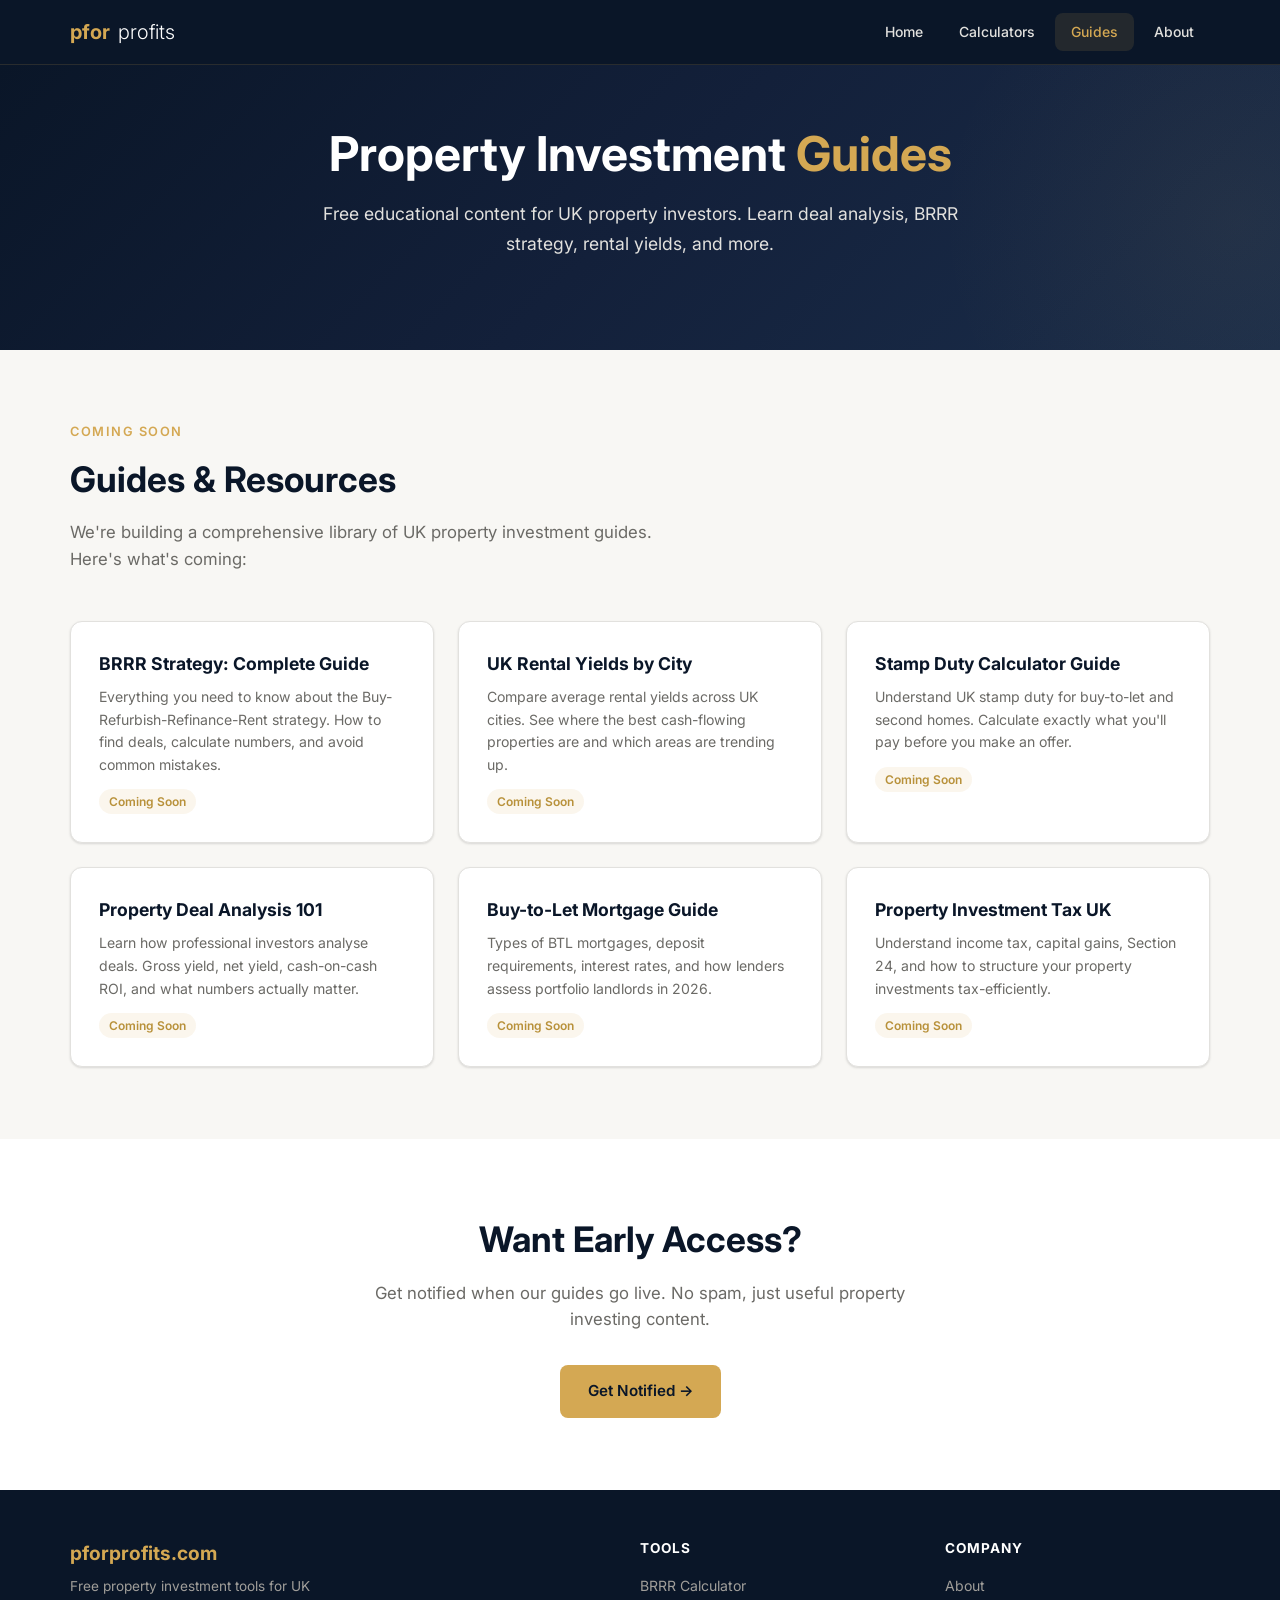
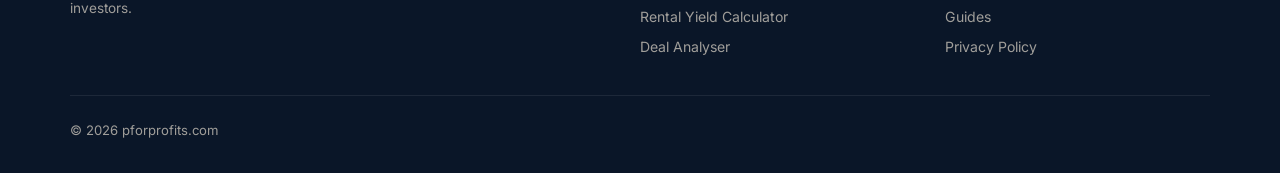
==== guides/index.html @ 8d300d19 "feat: initial site deployment - BRRR calc, rental yield, deal analyser, guides [skip ci]" ====
<!DOCTYPE html>
<html lang="en">
<head><meta charset="UTF-8"><meta name="viewport" content="width=device-width, initial-scale=1.0">
<title>UK Property Investment Guides — pforprofits.com</title>
<meta name="description" content="Free UK property investment guides: BRRR strategy, rental yields, stamp duty, buy-to-let tips. Learn how to analyse property deals like a professional investor.">
<link rel="canonical" href="https://pforprofits.com/guides/">
<link rel="stylesheet" href="/css/style.css">
<link href="https://fonts.googleapis.com/css2?family=Inter:wght@300;400;500;600;700&display=swap" rel="stylesheet">
<script type="application/ld+json">{"@context":"https://schema.org","@type":"CollectionPage","name":"UK Property Investment Guides","url":"https://pforprofits.com/guides/"}</script>
</head>
<body>
<nav><div class="nav-inner">
<a href="/" class="nav-logo">pfor<span>profits</span></a>
<button class="nav-toggle" onclick="document.querySelector('.nav-links').classList.toggle('open')">☰</button>
<div class="nav-links">
<a href="/">Home</a>
<a href="/#calculators">Calculators</a>
<a href="/guides/" class="cur">Guides</a>
<a href="/about.html">About</a>
</div></div></nav>

<section class="hero" style="padding: 60px 24px;">
<div class="hero-inner">
<h1>Property Investment <span>Guides</span></h1>
<p>Free educational content for UK property investors. Learn deal analysis, BRRR strategy, rental yields, and more.</p>
</div>
</section>

<section class="section">
<div class="section-inner">
<div class="section-label">Coming Soon</div>
<h2 class="section-title">Guides & Resources</h2>
<p class="section-sub">We're building a comprehensive library of UK property investment guides. Here's what's coming:</p>
<div class="guides-grid">
<div class="guide-card">
<h3>BRRR Strategy: Complete Guide</h3>
<p>Everything you need to know about the Buy-Refurbish-Refinance-Rent strategy. How to find deals, calculate numbers, and avoid common mistakes.</p>
<span class="tag">Coming Soon</span>
</div>
<div class="guide-card">
<h3>UK Rental Yields by City</h3>
<p>Compare average rental yields across UK cities. See where the best cash-flowing properties are and which areas are trending up.</p>
<span class="tag">Coming Soon</span>
</div>
<div class="guide-card">
<h3>Stamp Duty Calculator Guide</h3>
<p>Understand UK stamp duty for buy-to-let and second homes. Calculate exactly what you'll pay before you make an offer.</p>
<span class="tag">Coming Soon</span>
</div>
<div class="guide-card">
<h3>Property Deal Analysis 101</h3>
<p>Learn how professional investors analyse deals. Gross yield, net yield, cash-on-cash ROI, and what numbers actually matter.</p>
<span class="tag">Coming Soon</span>
</div>
<div class="guide-card">
<h3>Buy-to-Let Mortgage Guide</h3>
<p>Types of BTL mortgages, deposit requirements, interest rates, and how lenders assess portfolio landlords in 2026.</p>
<span class="tag">Coming Soon</span>
</div>
<div class="guide-card">
<h3>Property Investment Tax UK</h3>
<p>Understand income tax, capital gains, Section 24, and how to structure your property investments tax-efficiently.</p>
<span class="tag">Coming Soon</span>
</div>
</div>
</div>
</section>

<section class="section" style="background: var(--white);">
<div class="section-inner text-center">
<h2 class="section-title">Want Early Access?</h2>
<p class="section-sub" style="margin: 0 auto 32px;">Get notified when our guides go live. No spam, just useful property investing content.</p>
<a href="/#lead" class="btn btn-primary">Get Notified →</a>
</div>
</section>

<footer>
<div class="footer-inner">
<div class="footer-brand"><h3>pforprofits.com</h3><p>Free property investment tools for UK investors.</p></div>
<div class="footer-col"><h4>Tools</h4><a href="/#brrr-calc">BRRR Calculator</a><a href="/#yield-calc">Rental Yield Calculator</a><a href="/#deal-calc">Deal Analyser</a></div>
<div class="footer-col"><h4>Company</h4><a href="/about.html">About</a><a href="/guides/">Guides</a><a href="/privacy-policy.html">Privacy Policy</a></div>
</div>
<div class="footer-bottom"><span>© 2026 pforprofits.com</span></div>
</footer>
</body>
</html>
---- css/style.css ----
/* ===== PFORPROFITS.COM — Property Investment Tools ===== */
:root {
  --navy: #0a1628;
  --navy-light: #13203a;
  --gold: #d4a853;
  --gold-light: #e8c46a;
  --gold-dark: #b8913a;
  --white: #ffffff;
  --off-white: #f8f7f4;
  --gray-50: #f0efed;
  --gray-100: #e2e1de;
  --gray-300: #a09e9a;
  --gray-500: #6b6a66;
  --gray-700: #3d3c3a;
  --gray-900: #1a1a18;
  --green: #22c55e;
  --green-bg: #ecfdf5;
  --red: #ef4444;
  --red-bg: #fef2f2;
  --blue: #3b82f6;
  --shadow: 0 1px 3px rgba(0,0,0,0.08), 0 1px 2px rgba(0,0,0,0.06);
  --shadow-md: 0 4px 6px rgba(0,0,0,0.07), 0 2px 4px rgba(0,0,0,0.06);
  --shadow-lg: 0 10px 15px rgba(0,0,0,0.1), 0 4px 6px rgba(0,0,0,0.05);
  --radius: 12px;
  --radius-sm: 8px;
  --max-w: 1140px;
}

* { margin: 0; padding: 0; box-sizing: border-box; }
html { scroll-behavior: smooth; }

body {
  font-family: 'Inter', -apple-system, BlinkMacSystemFont, sans-serif;
  background: var(--off-white);
  color: var(--gray-900);
  line-height: 1.6;
  -webkit-font-smoothing: antialiased;
}

/* ===== NAV ===== */
nav {
  background: var(--navy);
  padding: 0 24px;
  position: sticky;
  top: 0;
  z-index: 100;
  border-bottom: 1px solid rgba(212, 168, 83, 0.15);
}
.nav-inner {
  max-width: var(--max-w);
  margin: 0 auto;
  display: flex;
  align-items: center;
  justify-content: space-between;
  height: 64px;
}
.nav-logo {
  font-size: 1.25rem;
  font-weight: 700;
  color: var(--gold);
  text-decoration: none;
  display: flex;
  align-items: center;
  gap: 8px;
}
.nav-logo span { color: var(--white); font-weight: 300; }
.nav-links { display: flex; gap: 4px; align-items: center; }
.nav-links a {
  color: var(--gray-100);
  text-decoration: none;
  font-size: 0.875rem;
  font-weight: 500;
  padding: 8px 16px;
  border-radius: var(--radius-sm);
  transition: all 0.2s;
}
.nav-links a:hover, .nav-links a.cur {
  background: rgba(212, 168, 83, 0.12);
  color: var(--gold);
}
.nav-toggle { display: none; background: none; border: none; color: var(--white); font-size: 1.5rem; cursor: pointer; }

@media (max-width: 768px) {
  .nav-toggle { display: block; }
  .nav-links {
    display: none;
    position: absolute;
    top: 64px;
    left: 0; right: 0;
    background: var(--navy);
    flex-direction: column;
    padding: 16px;
    border-bottom: 1px solid rgba(212, 168, 83, 0.15);
  }
  .nav-links.open { display: flex; }
  .nav-links a { width: 100%; padding: 12px 16px; }
}

/* ===== HERO ===== */
.hero {
  background: linear-gradient(135deg, var(--navy) 0%, var(--navy-light) 50%, #1a2d4a 100%);
  color: var(--white);
  padding: 80px 24px 60px;
  text-align: center;
  position: relative;
  overflow: hidden;
}
.hero::before {
  content: '';
  position: absolute;
  top: -50%;
  right: -20%;
  width: 600px;
  height: 600px;
  background: radial-gradient(circle, rgba(212,168,83,0.06) 0%, transparent 70%);
  pointer-events: none;
}
.hero-inner { max-width: var(--max-w); margin: 0 auto; position: relative; }
.hero h1 {
  font-size: clamp(2rem, 4vw, 3rem);
  font-weight: 700;
  margin-bottom: 16px;
  line-height: 1.2;
}
.hero h1 span { color: var(--gold); }
.hero p {
  font-size: 1.1rem;
  color: var(--gray-100);
  max-width: 640px;
  margin: 0 auto 32px;
  line-height: 1.7;
}
.hero-btns { display: flex; gap: 12px; justify-content: center; flex-wrap: wrap; }
.btn {
  display: inline-flex;
  align-items: center;
  gap: 8px;
  padding: 14px 28px;
  border-radius: var(--radius-sm);
  font-weight: 600;
  font-size: 0.95rem;
  text-decoration: none;
  transition: all 0.2s;
  cursor: pointer;
  border: none;
}
.btn-primary {
  background: var(--gold);
  color: var(--navy);
}
.btn-primary:hover { background: var(--gold-light); transform: translateY(-1px); }
.btn-outline {
  background: transparent;
  color: var(--white);
  border: 1.5px solid rgba(255,255,255,0.25);
}
.btn-outline:hover { background: rgba(255,255,255,0.08); border-color: var(--gold); }
.btn-gold-outline {
  background: transparent;
  color: var(--gold);
  border: 1.5px solid var(--gold);
}
.btn-gold-outline:hover { background: rgba(212,168,83,0.1); }

/* ===== SECTIONS ===== */
.section {
  padding: 72px 24px;
}
.section-inner {
  max-width: var(--max-w);
  margin: 0 auto;
}
.section-label {
  font-size: 0.8rem;
  font-weight: 600;
  text-transform: uppercase;
  letter-spacing: 1.5px;
  color: var(--gold);
  margin-bottom: 8px;
}
.section-title {
  font-size: clamp(1.5rem, 3vw, 2.2rem);
  font-weight: 700;
  margin-bottom: 12px;
  color: var(--navy);
}
.section-sub {
  color: var(--gray-500);
  max-width: 600px;
  margin-bottom: 48px;
  font-size: 1.05rem;
}

/* ===== TOOL CARDS ===== */
.tools-grid {
  display: grid;
  grid-template-columns: repeat(auto-fit, minmax(320px, 1fr));
  gap: 24px;
}
.tool-card {
  background: var(--white);
  border-radius: var(--radius);
  padding: 36px 28px;
  box-shadow: var(--shadow);
  border: 1px solid var(--gray-100);
  transition: all 0.25s;
}
.tool-card:hover {
  box-shadow: var(--shadow-lg);
  transform: translateY(-2px);
  border-color: var(--gold);
}
.tool-icon {
  width: 48px;
  height: 48px;
  background: rgba(212, 168, 83, 0.1);
  border-radius: 12px;
  display: flex;
  align-items: center;
  justify-content: center;
  font-size: 1.4rem;
  margin-bottom: 16px;
}
.tool-card h3 { font-size: 1.15rem; margin-bottom: 8px; color: var(--navy); }
.tool-card p { font-size: 0.9rem; color: var(--gray-500); margin-bottom: 16px; line-height: 1.6; }
.tool-card .btn { margin-top: auto; }

/* ===== CALCULATOR WIDGETS ===== */
.calc-section { background: var(--white); }
.calc-grid {
  display: grid;
  grid-template-columns: 1fr 1fr;
  gap: 40px;
  align-items: start;
}
@media (max-width: 768px) { .calc-grid { grid-template-columns: 1fr; } }
.calc-form { }
.calc-form label {
  display: block;
  font-size: 0.85rem;
  font-weight: 600;
  color: var(--gray-700);
  margin-bottom: 4px;
  margin-top: 16px;
}
.calc-form label:first-child { margin-top: 0; }
.calc-input {
  width: 100%;
  padding: 12px 14px;
  border: 1.5px solid var(--gray-100);
  border-radius: var(--radius-sm);
  font-size: 1rem;
  font-family: inherit;
  transition: border-color 0.2s;
}
.calc-input:focus {
  outline: none;
  border-color: var(--gold);
  box-shadow: 0 0 0 3px rgba(212,168,83,0.12);
}
.calc-result {
  background: var(--off-white);
  border-radius: var(--radius);
  padding: 32px;
  position: sticky;
  top: 88px;
}
.calc-result h3 { font-size: 1.1rem; color: var(--navy); margin-bottom: 20px; }
.result-row {
  display: flex;
  justify-content: space-between;
  align-items: center;
  padding: 12px 0;
  border-bottom: 1px solid var(--gray-100);
}
.result-row:last-child { border-bottom: none; }
.result-label { font-size: 0.9rem; color: var(--gray-500); }
.result-value { font-size: 1.3rem; font-weight: 700; color: var(--navy); }
.result-value.positive { color: var(--green); }
.result-value.negative { color: var(--red); }
.result-value.gold { color: var(--gold); }

/* ===== FEATURES ===== */
.features-grid {
  display: grid;
  grid-template-columns: repeat(auto-fit, minmax(250px, 1fr));
  gap: 20px;
}
.feature-item {
  padding: 24px;
  background: var(--white);
  border-radius: var(--radius);
  border: 1px solid var(--gray-100);
}
.feature-item .emoji { font-size: 1.8rem; margin-bottom: 12px; display: block; }
.feature-item h4 { font-size: 1rem; margin-bottom: 6px; color: var(--navy); }
.feature-item p { font-size: 0.88rem; color: var(--gray-500); line-height: 1.6; }

/* ===== LEAD CAPTURE ===== */
.lead-section {
  background: var(--navy);
  color: var(--white);
}
.lead-section .section-title { color: var(--white); }
.lead-section .section-sub { color: rgba(255,255,255,0.7); }
.lead-form {
  max-width: 500px;
  margin: 0 auto;
  display: flex;
  gap: 12px;
  flex-wrap: wrap;
}
.lead-form input {
  flex: 1;
  min-width: 200px;
  padding: 14px 18px;
  border: 1.5px solid rgba(255,255,255,0.2);
  border-radius: var(--radius-sm);
  background: rgba(255,255,255,0.06);
  color: var(--white);
  font-size: 1rem;
  font-family: inherit;
}
.lead-form input::placeholder { color: rgba(255,255,255,0.4); }
.lead-form input:focus {
  outline: none;
  border-color: var(--gold);
}

/* ===== FAQ ===== */
.faq-list { max-width: 720px; margin: 0 auto; }
.faq-item {
  border-bottom: 1px solid var(--gray-100);
  padding: 0;
}
.faq-q {
  width: 100%;
  text-align: left;
  padding: 20px 0;
  font-size: 1rem;
  font-weight: 600;
  color: var(--navy);
  background: none;
  border: none;
  cursor: pointer;
  display: flex;
  justify-content: space-between;
  align-items: center;
  font-family: inherit;
}
.faq-q::after {
  content: '+';
  font-size: 1.3rem;
  color: var(--gold);
  transition: transform 0.2s;
}
.faq-item.open .faq-q::after { content: '−'; }
.faq-a {
  max-height: 0;
  overflow: hidden;
  transition: max-height 0.3s ease, padding 0.3s ease;
  padding: 0;
  color: var(--gray-500);
  line-height: 1.7;
  font-size: 0.93rem;
}
.faq-item.open .faq-a {
  max-height: 300px;
  padding: 0 0 20px;
}

/* ===== FOOTER ===== */
footer {
  background: var(--navy);
  color: var(--gray-300);
  padding: 48px 24px 32px;
}
.footer-inner {
  max-width: var(--max-w);
  margin: 0 auto;
  display: grid;
  grid-template-columns: 2fr 1fr 1fr;
  gap: 40px;
}
.footer-brand h3 { color: var(--gold); font-size: 1.2rem; margin-bottom: 8px; }
.footer-brand p { font-size: 0.85rem; line-height: 1.6; max-width: 300px; }
.footer-col h4 { color: var(--white); font-size: 0.85rem; margin-bottom: 12px; text-transform: uppercase; letter-spacing: 1px; }
.footer-col a {
  display: block;
  color: var(--gray-300);
  text-decoration: none;
  font-size: 0.88rem;
  padding: 4px 0;
  transition: color 0.2s;
}
.footer-col a:hover { color: var(--gold); }
.footer-bottom {
  max-width: var(--max-w);
  margin: 32px auto 0;
  padding-top: 24px;
  border-top: 1px solid rgba(255,255,255,0.08);
  font-size: 0.82rem;
  display: flex;
  justify-content: space-between;
  flex-wrap: wrap;
  gap: 12px;
}
@media (max-width: 768px) {
  .footer-inner { grid-template-columns: 1fr; }
}

/* ===== LEGAL PAGES ===== */
.legal { max-width: 720px; margin: 0 auto; padding: 48px 24px; }
.legal h1 { font-size: 1.8rem; color: var(--navy); margin-bottom: 24px; }
.legal h2 { font-size: 1.2rem; color: var(--navy); margin: 28px 0 12px; }
.legal p, .legal li { color: var(--gray-500); line-height: 1.7; margin-bottom: 12px; font-size: 0.95rem; }
.legal ul { padding-left: 24px; }
.legal strong { color: var(--gray-700); }

/* ===== GUIDES ===== */
.guides-grid {
  display: grid;
  grid-template-columns: repeat(auto-fit, minmax(300px, 1fr));
  gap: 24px;
}
.guide-card {
  background: var(--white);
  border-radius: var(--radius);
  padding: 28px;
  box-shadow: var(--shadow);
  border: 1px solid var(--gray-100);
  transition: all 0.25s;
}
.guide-card:hover {
  box-shadow: var(--shadow-md);
  transform: translateY(-1px);
}
.guide-card h3 { font-size: 1.1rem; margin-bottom: 8px; color: var(--navy); }
.guide-card p { font-size: 0.88rem; color: var(--gray-500); margin-bottom: 12px; line-height: 1.6; }
.guide-card .tag {
  display: inline-block;
  font-size: 0.75rem;
  font-weight: 600;
  padding: 3px 10px;
  border-radius: 20px;
  background: rgba(212,168,83,0.1);
  color: var(--gold-dark);
  margin-right: 6px;
}

/* ===== UTILITIES ===== */
.text-center { text-align: center; }
.mt-16 { margin-top: 16px; }
.mt-32 { margin-top: 32px; }
.gap-8 { gap: 8px; }
.flex-center { display: flex; justify-content: center; align-items: center; }

/* ===== MOBILE MENU OVERRIDE ===== */
@media (min-width: 769px) {
  .nav-links { display: flex !important; }
}
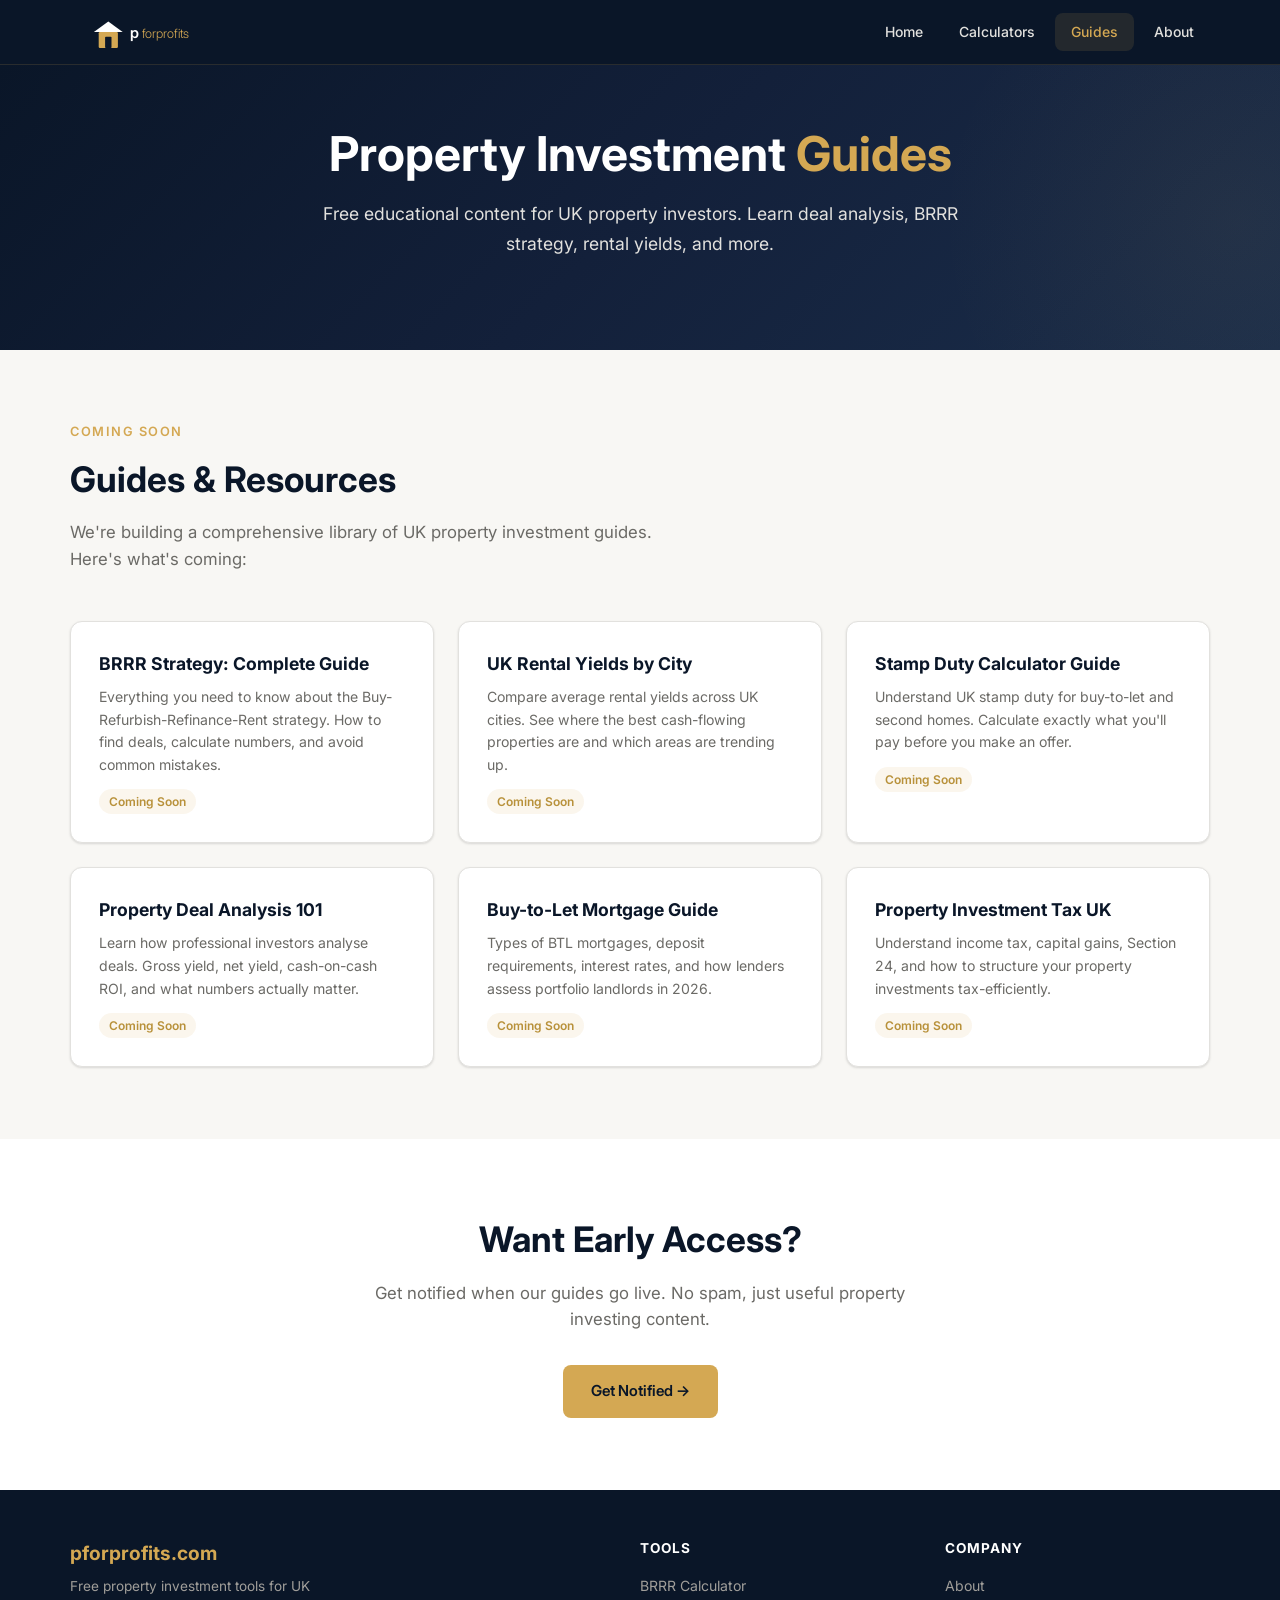
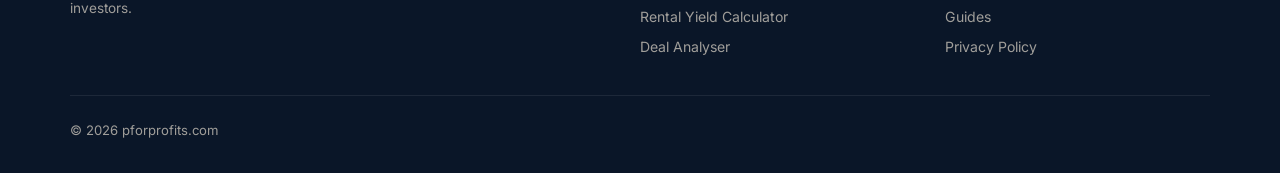
==== commit 62d77456: "feat: logo, favicon, OG image, improved schemas, nav branding [skip ci]" ====
--- a/guides/index.html
+++ b/guides/index.html
@@ -10,7 +10,19 @@
 </head>
 <body>
 <nav><div class="nav-inner">
-<a href="/" class="nav-logo">pfor<span>profits</span></a>
+<a href="/" class="nav-logo">
+  <svg width="155" height="32" viewBox="0 0 300 80" fill="none" style="display:block;">
+    <g transform="translate(8,12)">
+      <rect x="20" y="28" width="48" height="40" rx="3" fill="#d4a853"/>
+      <polygon points="44,2 8,28 80,28" fill="#ffffff"/>
+      <rect x="36" y="40" width="16" height="28" rx="2" fill="#0a1628"/>
+    </g>
+    <g transform="translate(105,18)">
+      <text x="0" y="38" font-family="Inter,sans-serif" font-size="38" font-weight="600" fill="#ffffff" letter-spacing="-0.5">p</text>
+      <text x="30" y="38" font-family="Inter,sans-serif" font-size="32" font-weight="300" fill="#d4a853" letter-spacing="-0.3">forprofits</text>
+    </g>
+  </svg>
+</a>
 <button class="nav-toggle" onclick="document.querySelector('.nav-links').classList.toggle('open')">☰</button>
 <div class="nav-links">
 <a href="/">Home</a>
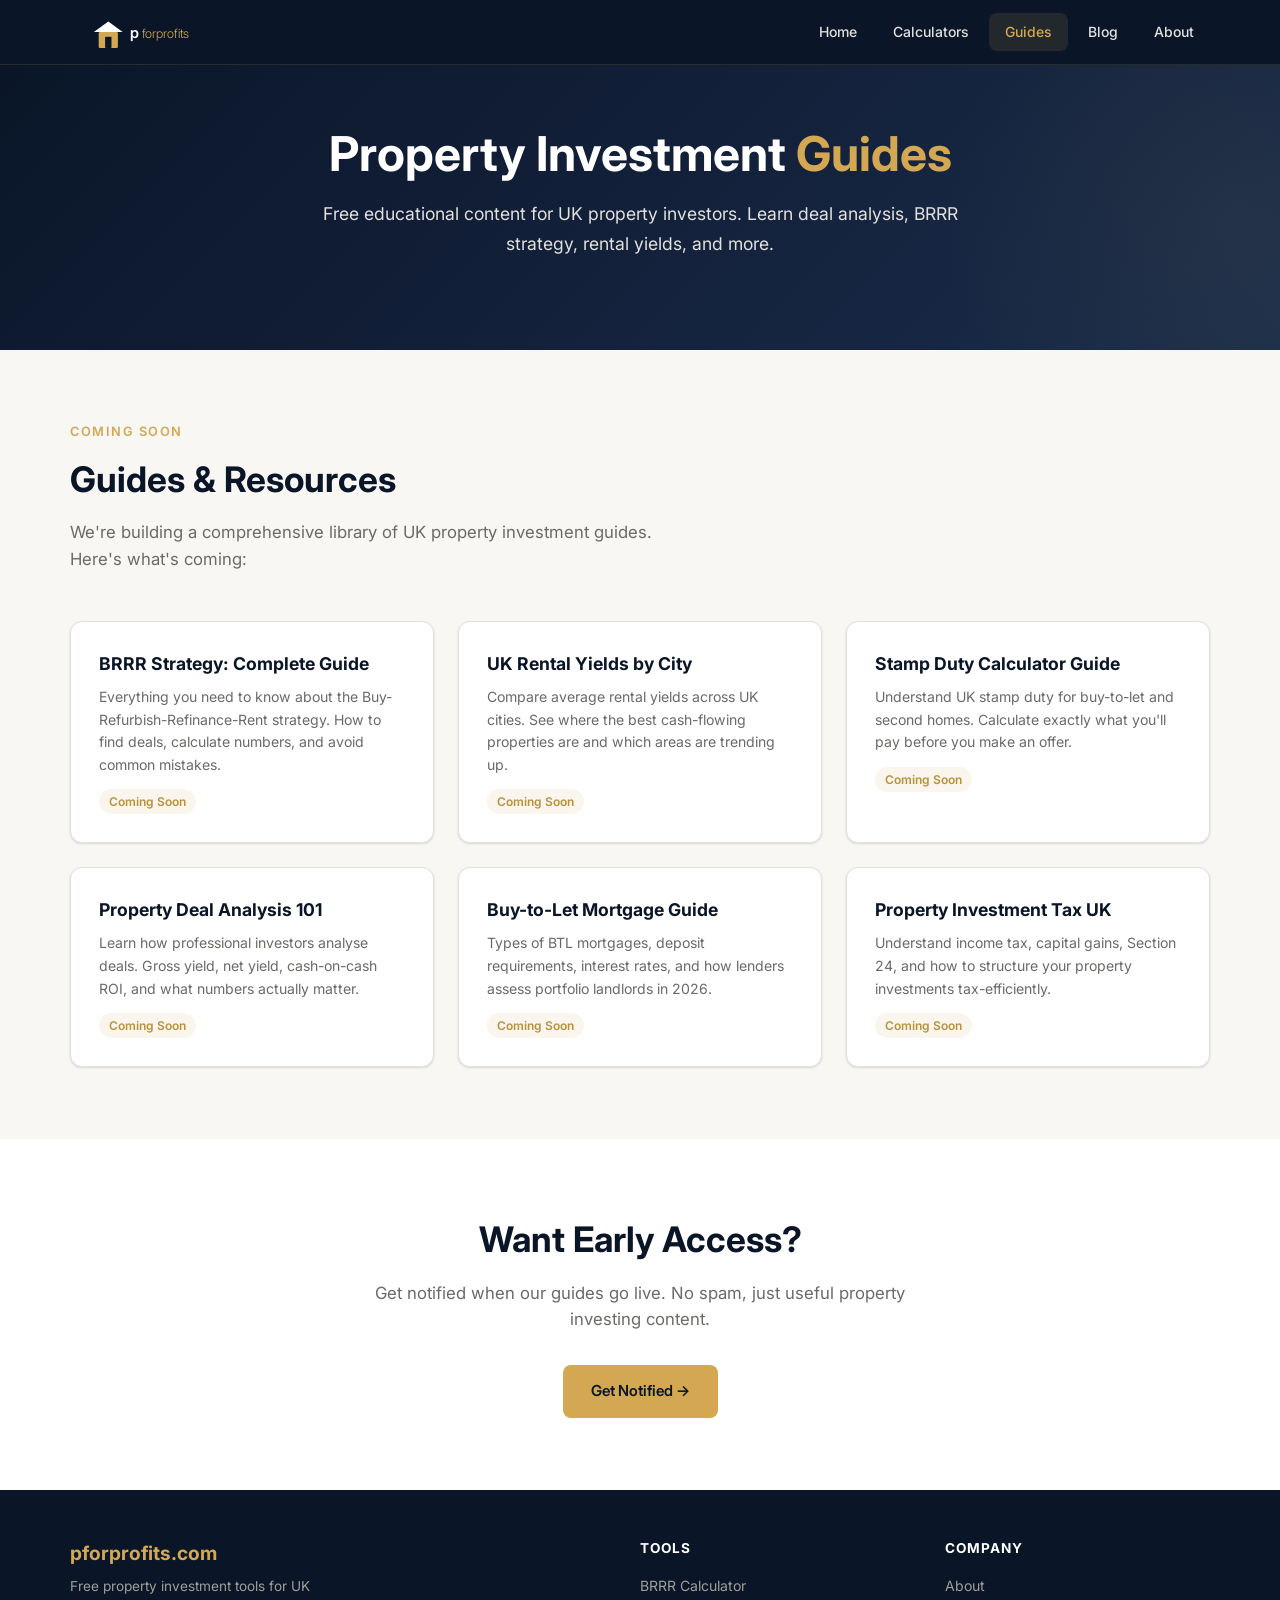
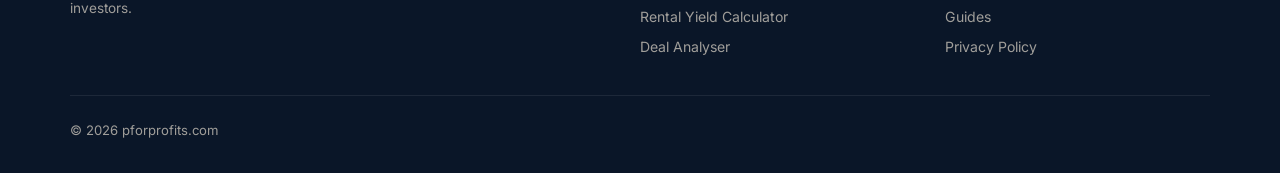
==== commit a40f9be5: "Add full blog infrastructure: 5 property investment guides + blog listing + nav + sitemap - blog/ind" ====
--- a/guides/index.html
+++ b/guides/index.html
@@ -28,6 +28,7 @@
 <a href="/">Home</a>
 <a href="/#calculators">Calculators</a>
 <a href="/guides/" class="cur">Guides</a>
+<a href="/blog/">Blog</a>
 <a href="/about.html">About</a>
 </div></div></nav>
 
--- a/css/style.css
+++ b/css/style.css
@@ -455,6 +455,138 @@
 .gap-8 { gap: 8px; }
 .flex-center { display: flex; justify-content: center; align-items: center; }
 
+/* ===== BLOG ===== */
+.blog-grid {
+  display: grid;
+  grid-template-columns: repeat(auto-fit, minmax(340px, 1fr));
+  gap: 28px;
+}
+.blog-card {
+  background: var(--white);
+  border-radius: var(--radius);
+  padding: 32px 28px;
+  box-shadow: var(--shadow);
+  border: 1px solid var(--gray-100);
+  transition: all 0.25s;
+  display: flex;
+  flex-direction: column;
+}
+.blog-card:hover {
+  box-shadow: var(--shadow-lg);
+  transform: translateY(-2px);
+  border-color: var(--gold);
+}
+.blog-card .cat-tag {
+  display: inline-block;
+  font-size: 0.72rem;
+  font-weight: 600;
+  text-transform: uppercase;
+  letter-spacing: 1px;
+  color: var(--gold-dark);
+  background: rgba(212,168,83,0.1);
+  padding: 4px 12px;
+  border-radius: 20px;
+  margin-bottom: 12px;
+  width: fit-content;
+}
+.blog-card h3 { font-size: 1.15rem; margin-bottom: 8px; color: var(--navy); line-height: 1.4; }
+.blog-card .meta {
+  font-size: 0.8rem;
+  color: var(--gray-300);
+  margin-bottom: 12px;
+}
+.blog-card p { font-size: 0.9rem; color: var(--gray-500); line-height: 1.6; margin-bottom: 16px; flex: 1; }
+.blog-card .read-more {
+  color: var(--gold);
+  font-weight: 600;
+  font-size: 0.88rem;
+  text-decoration: none;
+  display: inline-flex;
+  align-items: center;
+  gap: 6px;
+  margin-top: auto;
+}
+.blog-card .read-more:hover { color: var(--gold-dark); }
+
+/* ===== BLOG ARTICLE ===== */
+.blog-article {
+  max-width: 720px;
+  margin: 0 auto;
+  padding: 48px 24px;
+}
+.blog-article h1 {
+  font-size: clamp(1.6rem, 3vw, 2.2rem);
+  color: var(--navy);
+  line-height: 1.3;
+  margin-bottom: 12px;
+}
+.blog-article .article-meta {
+  color: var(--gray-300);
+  font-size: 0.88rem;
+  margin-bottom: 32px;
+  padding-bottom: 24px;
+  border-bottom: 1px solid var(--gray-100);
+}
+.blog-article h2 {
+  font-size: 1.35rem;
+  color: var(--navy);
+  margin: 36px 0 12px;
+}
+.blog-article h3 {
+  font-size: 1.1rem;
+  color: var(--navy);
+  margin: 28px 0 8px;
+}
+.blog-article p, .blog-article li {
+  color: var(--gray-700);
+  line-height: 1.8;
+  margin-bottom: 12px;
+  font-size: 0.97rem;
+}
+.blog-article ul, .blog-article ol {
+  padding-left: 24px;
+  margin-bottom: 16px;
+}
+.blog-article li { margin-bottom: 6px; }
+.blog-article strong { color: var(--gray-900); }
+.blog-article .highlight-box {
+  background: var(--off-white);
+  border-left: 3px solid var(--gold);
+  padding: 20px 24px;
+  margin: 24px 0;
+  border-radius: 0 var(--radius-sm) var(--radius-sm) 0;
+}
+.blog-article .highlight-box p { margin-bottom: 0; color: var(--gray-700); }
+.blog-article table {
+  width: 100%;
+  border-collapse: collapse;
+  margin: 20px 0;
+  font-size: 0.9rem;
+}
+.blog-article th, .blog-article td {
+  padding: 10px 14px;
+  border: 1px solid var(--gray-100);
+  text-align: left;
+}
+.blog-article th {
+  background: var(--navy);
+  color: var(--white);
+  font-weight: 600;
+}
+.blog-article td { color: var(--gray-700); }
+.blog-article tr:nth-child(even) td { background: var(--off-white); }
+.blog-article img { max-width: 100%; border-radius: var(--radius-sm); margin: 20px 0; }
+.blog-article .toc {
+  background: var(--off-white);
+  border-radius: var(--radius);
+  padding: 24px 28px;
+  margin: 24px 0;
+}
+.blog-article .toc h3 { margin-top: 0; font-size: 1rem; }
+.blog-article .toc ol { margin-bottom: 0; }
+.blog-article .toc a { color: var(--gold-dark); text-decoration: none; }
+.blog-article .toc a:hover { text-decoration: underline; }
+
 /* ===== MOBILE MENU OVERRIDE ===== */
 @media (min-width: 769px) {
   .nav-links { display: flex !important; }
